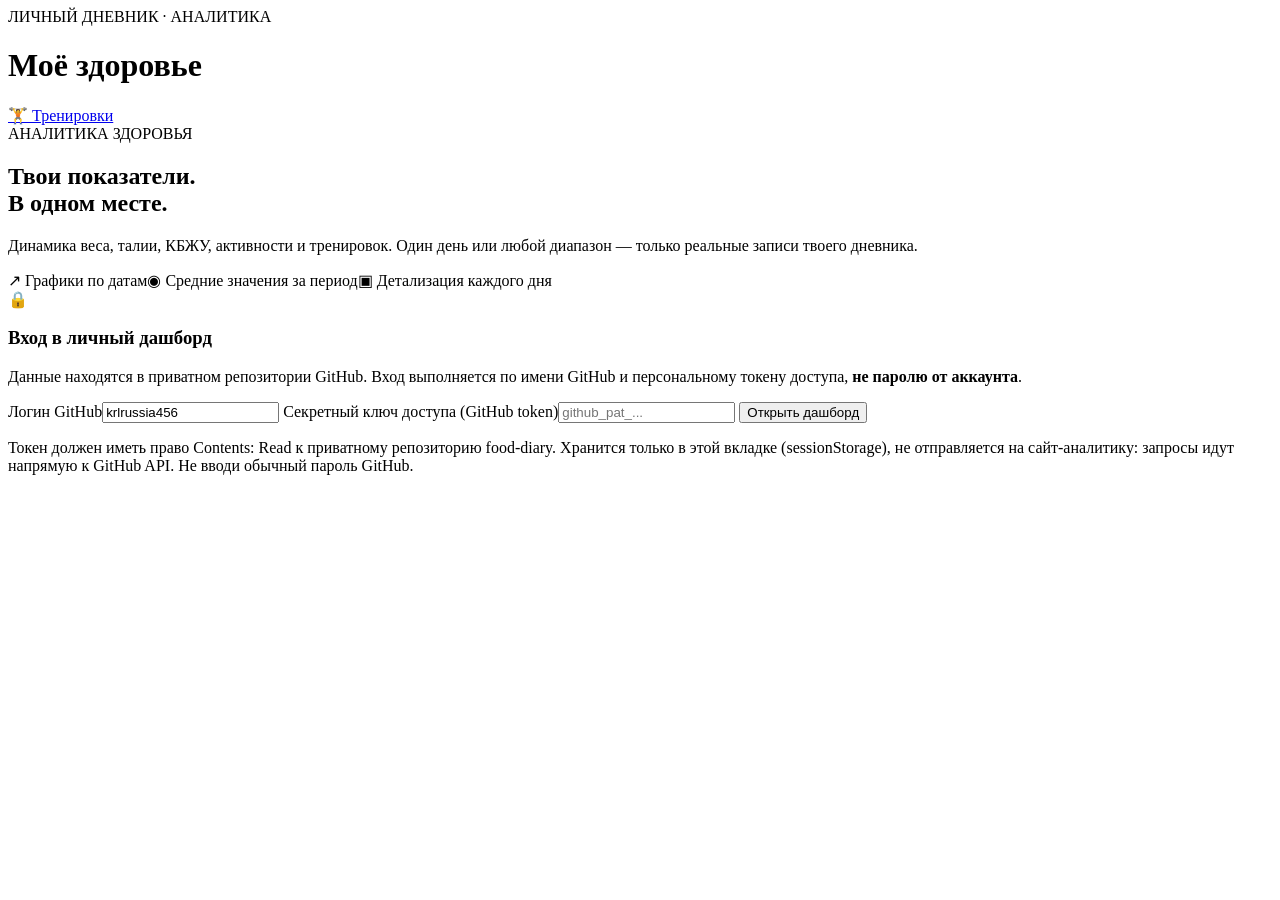
==== dashboard.html @ 2f79e372 "Add private-data health dashboard with date range analytics and GitHub token login" ====
<!doctype html>
<html lang="ru"><head><meta charset="utf-8"><meta name="viewport" content="width=device-width,initial-scale=1,viewport-fit=cover">
<meta name="theme-color" content="#f6f7f7"><title>Моё здоровье — дашборд</title>
<link rel="stylesheet" href="./dashboard.css?v=20261122-1"></head><body>
<main class="shell">
<header class="top"><div><div class="eyebrow">ЛИЧНЫЙ ДНЕВНИК · АНАЛИТИКА</div><h1>Моё <span>здоровье</span></h1></div><nav><a href="./index.html">🏋️ Тренировки</a><button id="logout" class="ghost" hidden>Выйти</button></nav></header>
<section id="login-view" class="login-layout">
<div class="login-info"><div class="overline">АНАЛИТИКА ЗДОРОВЬЯ</div><h2>Твои показатели.<br>В одном месте.</h2><p>Динамика веса, талии, КБЖУ, активности и тренировок. Один день или любой диапазон — только реальные записи твоего дневника.</p><div class="login-bullets"><span>↗ Графики по датам</span><span>◉ Средние значения за период</span><span>▣ Детализация каждого дня</span></div></div>
<form class="login-card" id="login-form">
<div class="login-icon">🔒</div><h3>Вход в личный дашборд</h3><p class="muted">Данные находятся в приватном репозитории GitHub. Вход выполняется по имени GitHub и персональному токену доступа, <strong>не паролю от аккаунта</strong>.</p>
<label for="username">Логин GitHub</label><input id="username" type="text" placeholder="Имя пользователя GitHub" autocomplete="username" value="krlrussia456" required>
<label for="token">Секретный ключ доступа (GitHub token)</label><input id="token" type="password" placeholder="github_pat_..." autocomplete="off" required>
<button type="submit" class="primary" id="login-submit">Открыть дашборд</button><p id="login-error" role="alert" class="error" hidden></p>
<p class="small-note">Токен должен иметь право Contents: Read к приватному репозиторию food-diary. Хранится только в этой вкладке (sessionStorage), не отправляется на сайт-аналитику: запросы идут напрямую к GitHub API. Не вводи обычный пароль GitHub.</p>
</form></section>
<section id="dashboard-view" hidden>
<div class="intro"><div><div class="overline">ЗДОРОВЬЕ · ДИНАМИКА</div><h2>Персональный дашборд</h2><p class="muted" id="data-status">Загрузка записей…</p></div><button class="ghost" id="refresh">↻ Обновить данные</button></div>
<div class="controls card">
<div class="segmented" role="group" aria-label="Режим периода"><button data-mode="day" class="selected">Один день</button><button data-mode="range">Период</button></div>
<div class="dates" id="day-picker"><label>Дата<input type="date" id="single-date"></label></div>
<div class="dates" id="range-picker" hidden><label>С<input type="date" id="start-date"></label><label>По<input type="date" id="end-date"></label></div>
<div class="quick" id="quick"><button data-days="7">7 дней</button><button data-days="14">14 дней</button><button data-days="30">30 дней</button><button data-days="all">Всё время</button></div>
</div>
<div class="section-title"><h3 id="period-title">Обзор</h3><span id="coverage" class="muted"></span></div>
<div id="stat-grid" class="stats"></div>
<div class="charts">
<article class="card chart-card"><div class="card-heading"><div><h3>Вес</h3><p class="muted">Измерения, кг</p></div><span class="metric" id="weight-mean">—</span></div><div class="chart" id="weight-chart"></div></article>
<article class="card chart-card"><div class="card-heading"><div><h3>Калорийность</h3><p class="muted">Ккал по записям</p></div><span class="metric" id="kcal-mean">—</span></div><div class="chart" id="kcal-chart"></div></article>
<article class="card chart-card"><div class="card-heading"><div><h3>Белок</h3><p class="muted">Граммы в сутки</p></div><span class="metric" id="protein-mean">—</span></div><div class="chart" id="protein-chart"></div></article>
<article class="card chart-card"><div class="card-heading"><div><h3>Активность</h3><p class="muted">Шаги по дням</p></div><span class="metric" id="steps-mean">—</span></div><div class="chart" id="steps-chart"></div></article>
</div>
<div class="details-grid"><article class="card"><h3>Питание и цели</h3><p class="muted" id="nutrition-subtitle"></p><div id="macro-bars"></div><p class="small-note">В периоде указаны средние по дням с записями. Отсутствующие дни не принимаются за ноль.</p></article>
<article class="card"><h3>Тренировки</h3><div id="training-info"></div><p class="small-note">Учитываются только выполненные подходы из файлов тренировок. Планы не считаются выполнением.</p></article></div>
<article class="card diary"><div class="card-heading"><div><h3>Дневник по дням</h3><p class="muted">Раскрывай день для списка продуктов</p></div></div><div id="daily-table"></div></article>
<footer>Данные: приватный репозиторий GitHub · ориентировочные КБЖУ зависят от точности записей · v1.0</footer>
</section>
</main><script src="./dashboard.js?v=20261122-1" defer></script></body></html>
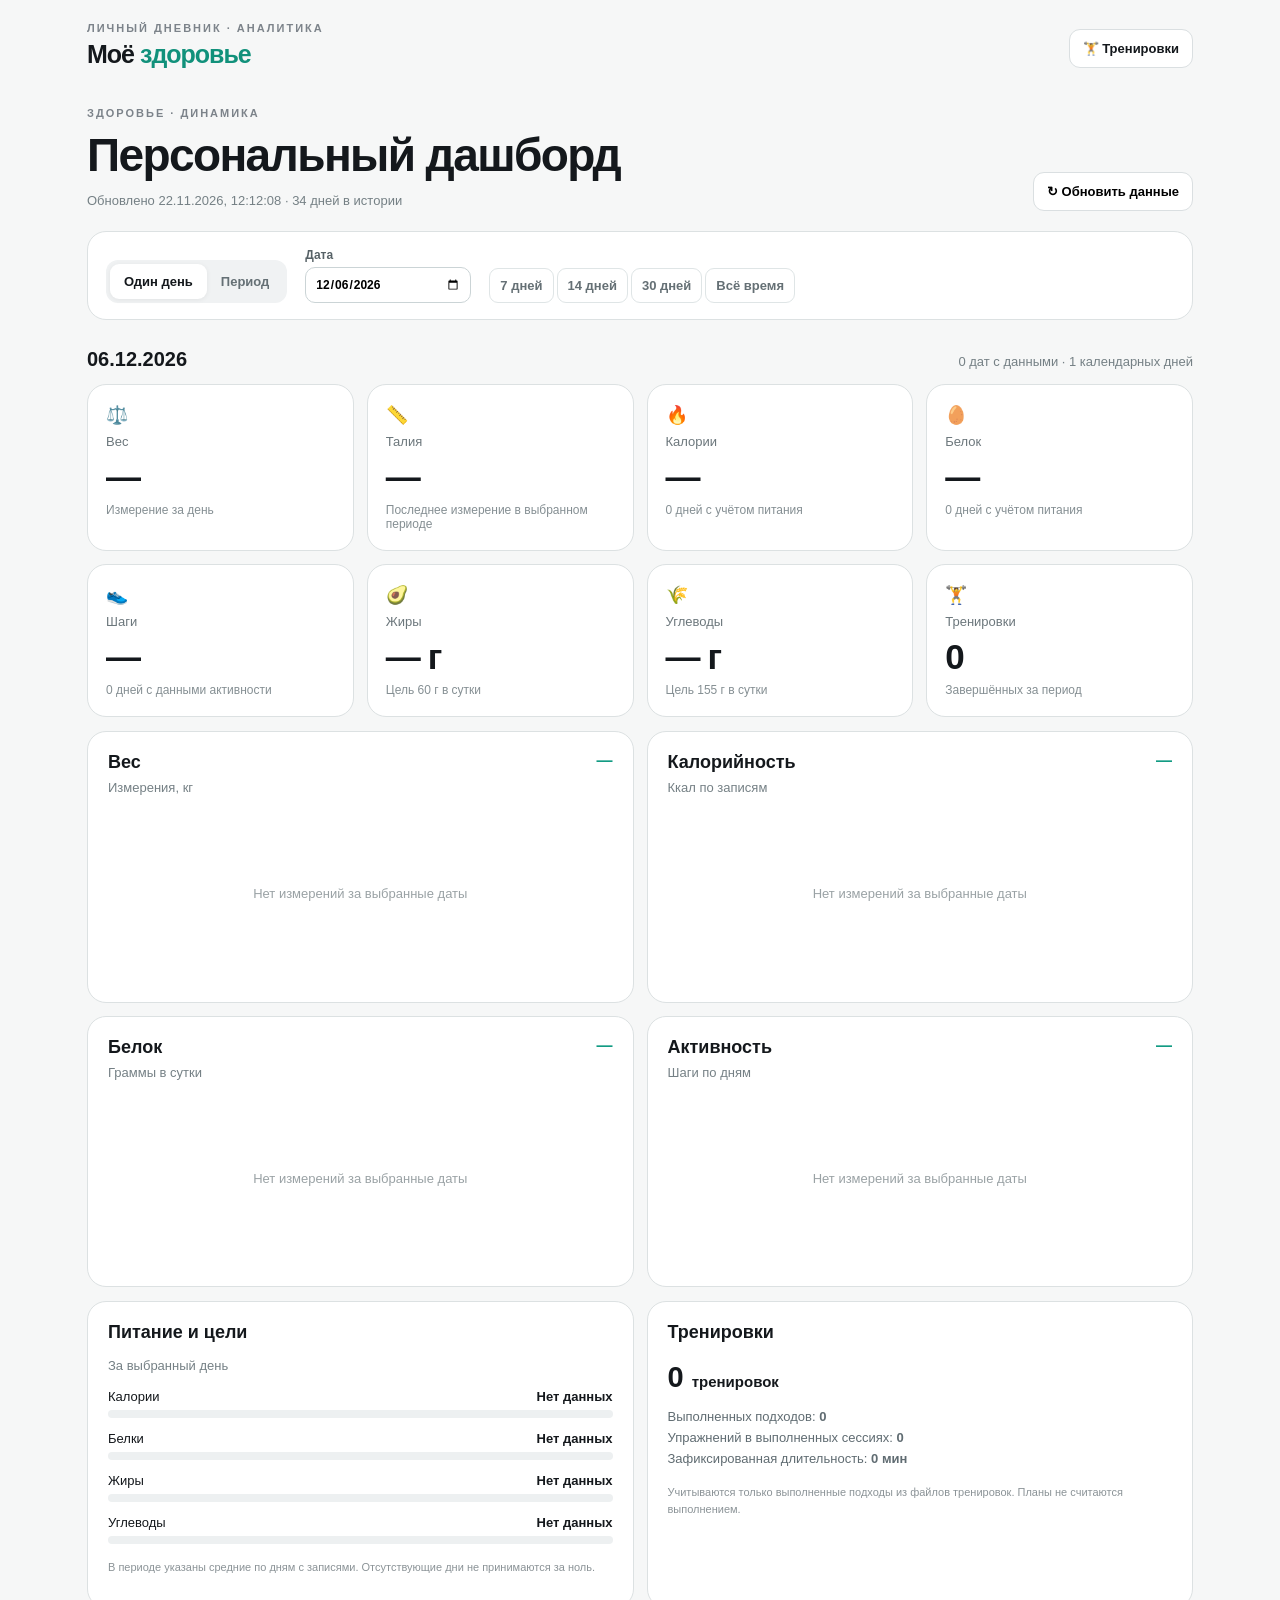
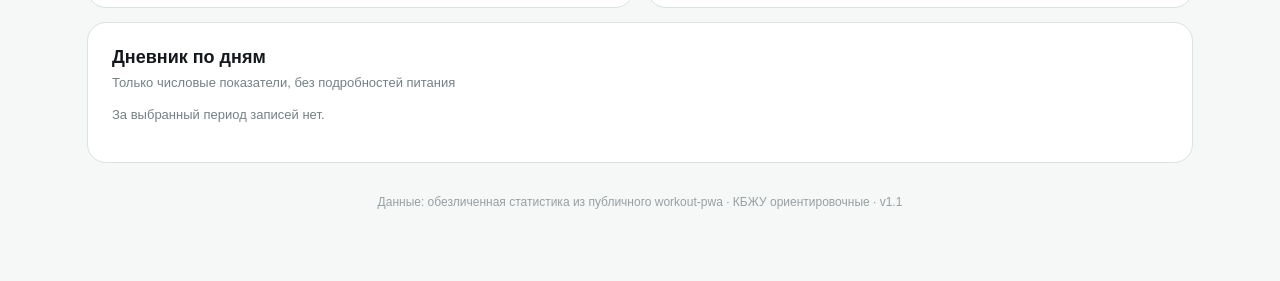
==== commit 8c551d5c: "Switch health dashboard to public sanitized daily metrics; remove GitHub token login" ====
--- a/dashboard.html
+++ b/dashboard.html
@@ -1,19 +1,10 @@
 <!doctype html>
 <html lang="ru"><head><meta charset="utf-8"><meta name="viewport" content="width=device-width,initial-scale=1,viewport-fit=cover">
 <meta name="theme-color" content="#f6f7f7"><title>Моё здоровье — дашборд</title>
-<link rel="stylesheet" href="./dashboard.css?v=20261122-1"></head><body>
+<link rel="stylesheet" href="./dashboard.css?v=20261122-2"></head><body>
 <main class="shell">
-<header class="top"><div><div class="eyebrow">ЛИЧНЫЙ ДНЕВНИК · АНАЛИТИКА</div><h1>Моё <span>здоровье</span></h1></div><nav><a href="./index.html">🏋️ Тренировки</a><button id="logout" class="ghost" hidden>Выйти</button></nav></header>
-<section id="login-view" class="login-layout">
-<div class="login-info"><div class="overline">АНАЛИТИКА ЗДОРОВЬЯ</div><h2>Твои показатели.<br>В одном месте.</h2><p>Динамика веса, талии, КБЖУ, активности и тренировок. Один день или любой диапазон — только реальные записи твоего дневника.</p><div class="login-bullets"><span>↗ Графики по датам</span><span>◉ Средние значения за период</span><span>▣ Детализация каждого дня</span></div></div>
-<form class="login-card" id="login-form">
-<div class="login-icon">🔒</div><h3>Вход в личный дашборд</h3><p class="muted">Данные находятся в приватном репозитории GitHub. Вход выполняется по имени GitHub и персональному токену доступа, <strong>не паролю от аккаунта</strong>.</p>
-<label for="username">Логин GitHub</label><input id="username" type="text" placeholder="Имя пользователя GitHub" autocomplete="username" value="krlrussia456" required>
-<label for="token">Секретный ключ доступа (GitHub token)</label><input id="token" type="password" placeholder="github_pat_..." autocomplete="off" required>
-<button type="submit" class="primary" id="login-submit">Открыть дашборд</button><p id="login-error" role="alert" class="error" hidden></p>
-<p class="small-note">Токен должен иметь право Contents: Read к приватному репозиторию food-diary. Хранится только в этой вкладке (sessionStorage), не отправляется на сайт-аналитику: запросы идут напрямую к GitHub API. Не вводи обычный пароль GitHub.</p>
-</form></section>
-<section id="dashboard-view" hidden>
+<header class="top"><div><div class="eyebrow">ЛИЧНЫЙ ДНЕВНИК · АНАЛИТИКА</div><h1>Моё <span>здоровье</span></h1></div><nav><a href="./index.html">🏋️ Тренировки</a></nav></header>
+<section id="dashboard-view">
 <div class="intro"><div><div class="overline">ЗДОРОВЬЕ · ДИНАМИКА</div><h2>Персональный дашборд</h2><p class="muted" id="data-status">Загрузка записей…</p></div><button class="ghost" id="refresh">↻ Обновить данные</button></div>
 <div class="controls card">
 <div class="segmented" role="group" aria-label="Режим периода"><button data-mode="day" class="selected">Один день</button><button data-mode="range">Период</button></div>
@@ -31,7 +22,7 @@
 </div>
 <div class="details-grid"><article class="card"><h3>Питание и цели</h3><p class="muted" id="nutrition-subtitle"></p><div id="macro-bars"></div><p class="small-note">В периоде указаны средние по дням с записями. Отсутствующие дни не принимаются за ноль.</p></article>
 <article class="card"><h3>Тренировки</h3><div id="training-info"></div><p class="small-note">Учитываются только выполненные подходы из файлов тренировок. Планы не считаются выполнением.</p></article></div>
-<article class="card diary"><div class="card-heading"><div><h3>Дневник по дням</h3><p class="muted">Раскрывай день для списка продуктов</p></div></div><div id="daily-table"></div></article>
-<footer>Данные: приватный репозиторий GitHub · ориентировочные КБЖУ зависят от точности записей · v1.0</footer>
+<article class="card diary"><div class="card-heading"><div><h3>Дневник по дням</h3><p class="muted">Только числовые показатели, без подробностей питания</p></div></div><div id="daily-table"></div></article>
+<footer>Данные: обезличенная статистика из публичного workout-pwa · КБЖУ ориентировочные · v1.1</footer>
 </section>
-</main><script src="./dashboard.js?v=20261122-1" defer></script></body></html>+</main><script src="./dashboard.js?v=20261122-2" defer></script></body></html>
--- a/dashboard.css
+++ b/dashboard.css
@@ -0,0 +1 @@
+:root{color-scheme:light;font-family:-apple-system,BlinkMacSystemFont,"Segoe UI",Arial,sans-serif;background:#f6f7f7;color:#14181c}*{box-sizing:border-box}body{margin:0}button,input{font:inherit}button{cursor:pointer}button:disabled{opacity:.6;cursor:wait}a{color:inherit;text-decoration:none}.shell{max-width:1150px;margin:auto;padding:22px 22px 72px}.top{display:flex;align-items:center;justify-content:space-between;gap:20px;margin-bottom:32px}.eyebrow,.overline{font-size:11px;font-weight:800;letter-spacing:2px;color:#7c838a}.top h1{font-size:25px;letter-spacing:-1px;margin:6px 0}.top h1 span{color:#11917b}.top nav{display:flex;gap:10px;align-items:center}.top nav a,.ghost{border:1px solid #dadfe1;border-radius:11px;background:#fff;padding:11px 13px;font-weight:650;font-size:13px}.login-layout{display:grid;grid-template-columns:1fr 420px;gap:50px;align-items:center;min-height:60vh}.login-info h2{font-size:clamp(40px,5.8vw,76px);letter-spacing:-3px;line-height:1.08;margin:18px 0}.login-info>p{font-size:17px;line-height:1.6;color:#616a70;max-width:520px}.login-bullets{display:flex;flex-wrap:wrap;gap:9px;margin-top:26px}.login-bullets span{border-radius:20px;border:1px solid #d7dddf;padding:8px 12px;background:#fff;font-size:13px}.login-card,.card{background:white;border:1px solid #dce1e2;border-radius:19px;padding:24px}.login-card{box-shadow:0 12px 42px #142f2d0b}.login-icon{width:48px;height:48px;display:grid;place-items:center;background:#eaf5f1;border-radius:14px;font-size:23px}.login-card h3{font-size:24px;margin-bottom:8px}.muted{color:#758085;font-size:13px;line-height:1.5}.login-card label{display:block;font-size:13px;font-weight:700;margin-top:20px;margin-bottom:8px}.login-card input,.dates input{width:100%;border:1px solid #cbd4d6;border-radius:10px;padding:12px;background:#fff;outline-color:#169b85}.primary{background:#11917b;border:0;border-radius:11px;padding:13px 18px;color:#fff;font-weight:750}.login-card .primary{margin-top:22px;width:100%}.error{color:#bb3030;background:#fff2f2;padding:12px;border-radius:8px;font-size:13px}.small-note{font-size:11px;line-height:1.55;color:#8b9397;margin-top:15px}.intro{display:flex;align-items:end;justify-content:space-between;gap:15px;margin-bottom:20px}.intro h2{font-size:clamp(30px,4vw,46px);letter-spacing:-1.6px;margin:9px 0}.intro p{margin:0}.controls{display:flex;gap:18px;align-items:end;flex-wrap:wrap;padding:16px 18px;margin-bottom:28px}.segmented{display:flex;border-radius:12px;padding:4px;background:#f0f2f3}.segmented button,.quick button{border:0;background:transparent;border-radius:9px;padding:10px 14px;font-size:13px;font-weight:700;color:#657075}.segmented button.selected{background:white;color:#14181c;box-shadow:0 1px 5px #00000010}.dates{display:flex;gap:12px}.dates label{display:block;font-weight:650;font-size:12px;color:#566166}.dates input{display:block;width:166px;margin-top:5px;padding:9px}.quick{display:flex;flex-wrap:wrap;gap:3px}.quick button{border:1px solid #dfe5e6;padding:9px 10px}.quick button:hover{background:#edf5f2}.section-title{display:flex;justify-content:space-between;align-items:baseline;gap:15px;margin:25px 0 13px}.section-title h3{font-size:20px;margin:0}.stats{display:grid;grid-template-columns:repeat(4,minmax(0,1fr));gap:13px}.stat{padding:19px 18px}.stat .icon{font-size:18px}.stat .label{font-size:13px;color:#6c777c;margin:8px 0}.stat .number{font-size:clamp(23px,3vw,35px);font-weight:790;letter-spacing:-1.3px}.stat .sub{font-size:12px;color:#858f93;margin-top:6px}.charts{display:grid;grid-template-columns:repeat(2,minmax(0,1fr));gap:13px;margin-top:14px}.chart-card{padding:20px}.card-heading{display:flex;justify-content:space-between;align-items:start;gap:12px}.card h3{font-size:18px;margin:0 0 5px}.card-heading p{margin:0}.metric{font-weight:760;color:#129b83}.chart{width:100%;min-height:176px;margin-top:8px}.chart svg{width:100%;height:auto;display:block}.chart-empty{height:176px;display:grid;place-items:center;color:#9aa2a5;font-size:13px}.details-grid{display:grid;grid-template-columns:1fr 1fr;gap:13px;margin-top:14px}.details-grid .card{padding:20px}.macro{margin:13px 0}.macro-label{display:flex;justify-content:space-between;gap:8px;font-size:13px}.macro-label strong{font-weight:750}.track{height:8px;margin-top:6px;border-radius:20px;background:#edf0f1;overflow:hidden}.fill{height:100%;background:#119b86;border-radius:20px}.fill.over{background:#ed9a53}.train-big{font-size:29px;font-weight:800;margin-top:18px}.train-note{font-size:13px;line-height:1.6;color:#606c72}.diary{margin-top:14px}.daily-table{width:100%;border-collapse:collapse;font-size:13px}.daily-table th{text-align:left;color:#798589;font-weight:650;border-bottom:1px solid #e7ebec;padding:10px}.daily-table td{border-bottom:1px solid #edf0f0;padding:12px 10px}.daily-table tr:hover{background:#fafcfc}.daily-table button{border:0;background:none;color:#118d7b;font-weight:750;cursor:pointer}.day-foods{padding:12px 15px;background:#f7faf9;border-radius:10px;font-size:12px;line-height:1.7}.day-foods div{display:flex;justify-content:space-between;gap:10px}.noentry{color:#a2aaad}.diary-scroll{overflow-x:auto}footer{font-size:12px;color:#98a0a4;text-align:center;margin-top:32px}[hidden]{display:none!important}@media(max-width:800px){.login-layout{grid-template-columns:1fr;gap:10px}.login-info h2{font-size:44px}.login-info{padding-top:12px}.login-card{max-width:550px}.stats{grid-template-columns:repeat(2,minmax(0,1fr))}.charts,.details-grid{grid-template-columns:1fr}.shell{padding:16px 14px 60px}.top{margin-bottom:18px}.controls{align-items:stretch}.intro{align-items:start}.card{border-radius:15px}}@media(max-width:420px){.top h1{font-size:21px}.top nav a,.ghost{font-size:11px;padding:9px}.stats{gap:9px}.stat{padding:14px}.stat .number{font-size:26px}.dates{width:100%}.dates label{flex:1}.dates input{max-width:100%;width:100%}.intro{flex-direction:column}.login-info h2{font-size:42px}}
